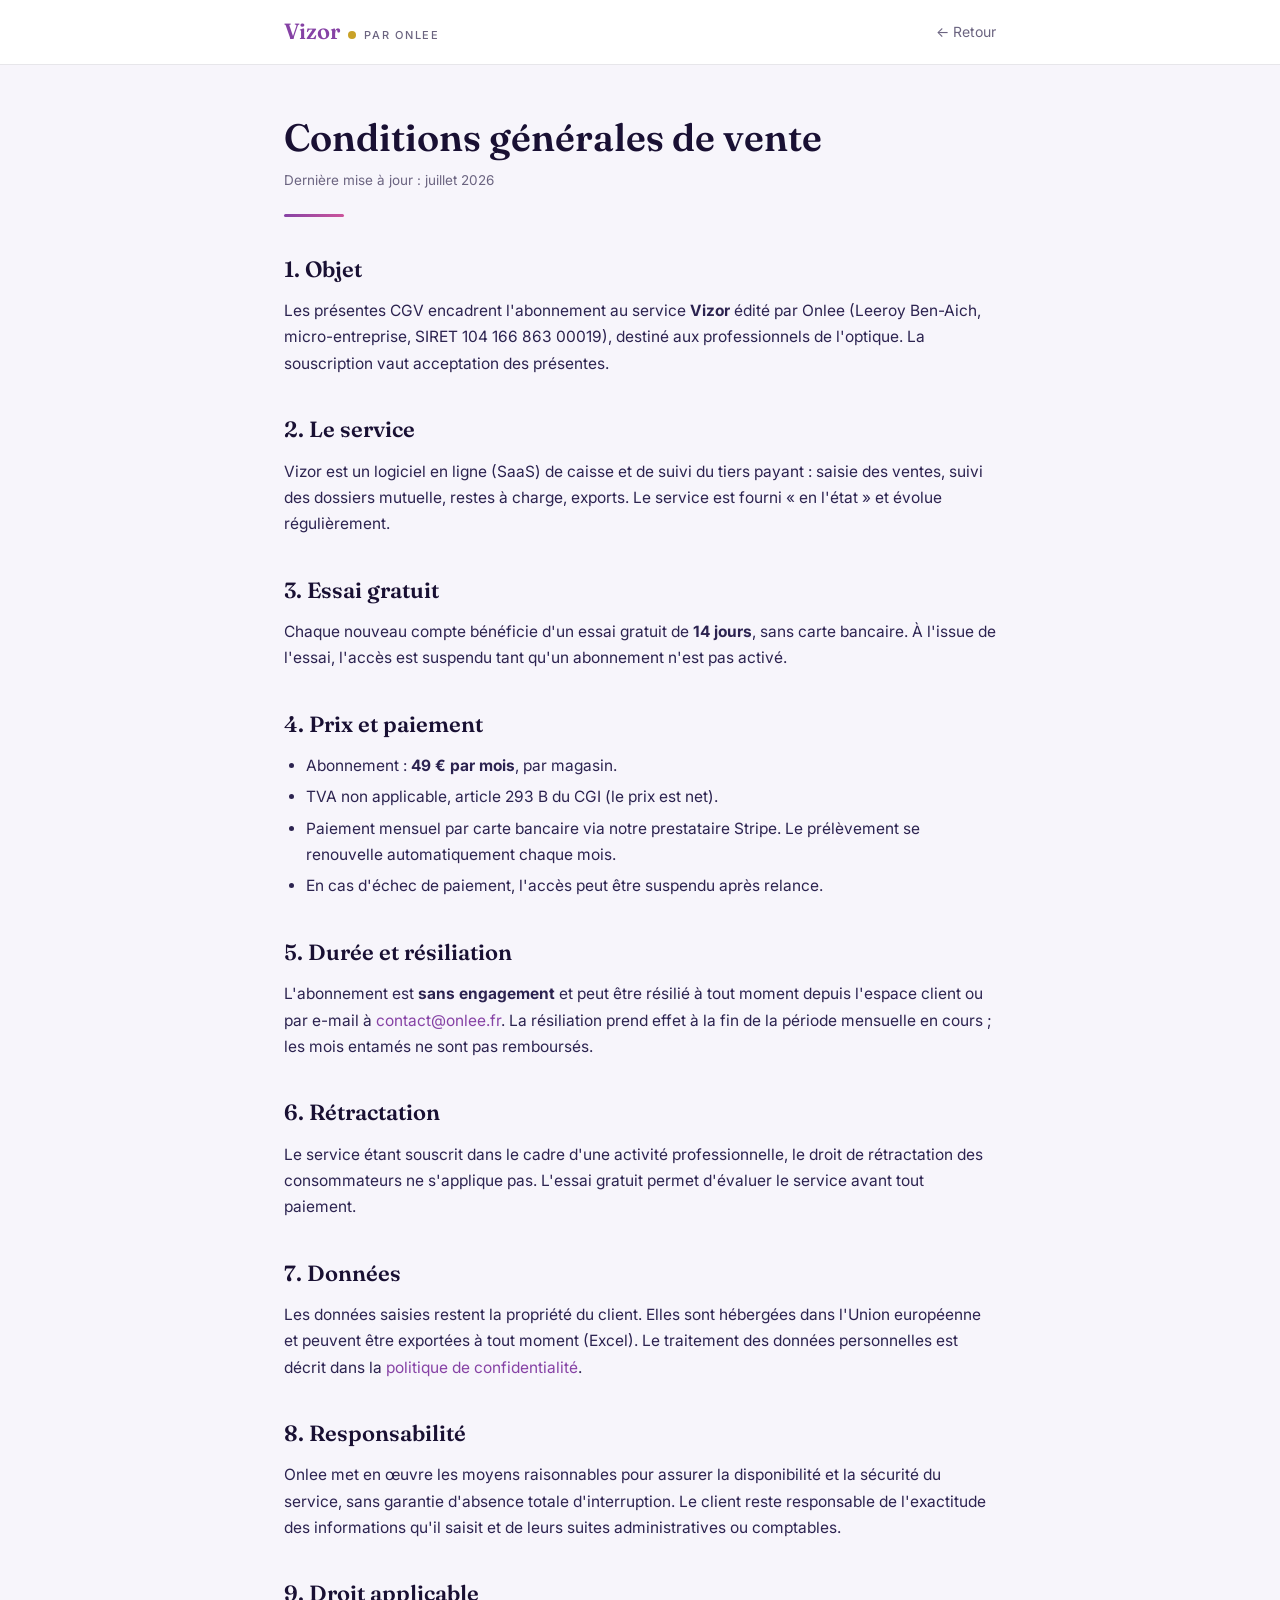
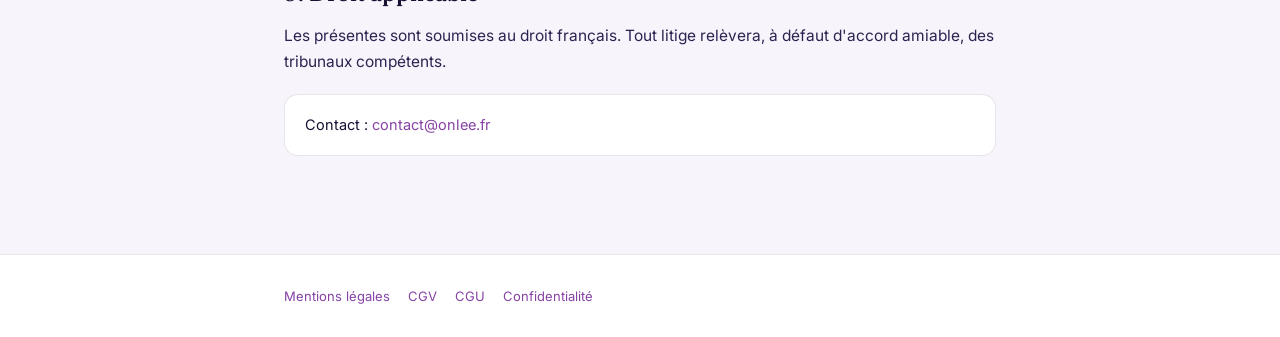
==== cgv.html @ fe712afa "Vizor — page de vente + pages légales Co-Authored-By: Claude Opus 4.8 <noreply@anthropic.com>" ====
<!doctype html>
<html lang="fr">
<head>
<meta charset="UTF-8" />
<meta name="viewport" content="width=device-width, initial-scale=1.0" />
<title>Conditions générales de vente — Vizor</title>
<link rel="preconnect" href="https://fonts.googleapis.com" />
<link rel="preconnect" href="https://fonts.gstatic.com" crossorigin />
<link href="https://fonts.googleapis.com/css2?family=Fraunces:opsz,wght@9..144,500;9..144,600&family=Inter:wght@400;500;600&display=swap" rel="stylesheet" />
<link rel="stylesheet" href="legal.css" />
</head>
<body>
<header class="nav"><div class="wrap nav-in"><a class="brand" href="index.html">Vizor<span class="dot"></span><small>par Onlee</small></a><a class="back" href="index.html">← Retour</a></div></header>
<main><div class="wrap">
  <h1 class="doc-title">Conditions générales de vente</h1>
  <div class="updated">Dernière mise à jour : juillet 2026</div>
  <div class="rule"></div>

  <h2>1. Objet</h2>
  <p>Les présentes CGV encadrent l'abonnement au service <b>Vizor</b> édité par Onlee (Leeroy Ben-Aich, micro-entreprise, SIRET 104 166 863 00019), destiné aux professionnels de l'optique. La souscription vaut acceptation des présentes.</p>

  <h2>2. Le service</h2>
  <p>Vizor est un logiciel en ligne (SaaS) de caisse et de suivi du tiers payant : saisie des ventes, suivi des dossiers mutuelle, restes à charge, exports. Le service est fourni « en l'état » et évolue régulièrement.</p>

  <h2>3. Essai gratuit</h2>
  <p>Chaque nouveau compte bénéficie d'un essai gratuit de <b>14 jours</b>, sans carte bancaire. À l'issue de l'essai, l'accès est suspendu tant qu'un abonnement n'est pas activé.</p>

  <h2>4. Prix et paiement</h2>
  <ul>
    <li>Abonnement : <b>49 € par mois</b>, par magasin.</li>
    <li>TVA non applicable, article 293 B du CGI (le prix est net).</li>
    <li>Paiement mensuel par carte bancaire via notre prestataire Stripe. Le prélèvement se renouvelle automatiquement chaque mois.</li>
    <li>En cas d'échec de paiement, l'accès peut être suspendu après relance.</li>
  </ul>

  <h2>5. Durée et résiliation</h2>
  <p>L'abonnement est <b>sans engagement</b> et peut être résilié à tout moment depuis l'espace client ou par e-mail à <a href="mailto:contact@onlee.fr">contact@onlee.fr</a>. La résiliation prend effet à la fin de la période mensuelle en cours ; les mois entamés ne sont pas remboursés.</p>

  <h2>6. Rétractation</h2>
  <p>Le service étant souscrit dans le cadre d'une activité professionnelle, le droit de rétractation des consommateurs ne s'applique pas. L'essai gratuit permet d'évaluer le service avant tout paiement.</p>

  <h2>7. Données</h2>
  <p>Les données saisies restent la propriété du client. Elles sont hébergées dans l'Union européenne et peuvent être exportées à tout moment (Excel). Le traitement des données personnelles est décrit dans la <a href="confidentialite.html">politique de confidentialité</a>.</p>

  <h2>8. Responsabilité</h2>
  <p>Onlee met en œuvre les moyens raisonnables pour assurer la disponibilité et la sécurité du service, sans garantie d'absence totale d'interruption. Le client reste responsable de l'exactitude des informations qu'il saisit et de leurs suites administratives ou comptables.</p>

  <h2>9. Droit applicable</h2>
  <p>Les présentes sont soumises au droit français. Tout litige relèvera, à défaut d'accord amiable, des tribunaux compétents.</p>

  <div class="box">Contact : <a href="mailto:contact@onlee.fr">contact@onlee.fr</a></div>
</div></main>
<footer><div class="wrap footlinks">
  <a href="mentions-legales.html">Mentions légales</a><a href="cgv.html">CGV</a><a href="cgu.html">CGU</a><a href="confidentialite.html">Confidentialité</a>
</div></footer>
</body>
</html>
---- legal.css ----
:root{
  --bg:#f7f5fb;--ink:#191033;--muted:#6b6480;--violet:#8642a5;--or:#c9a227;
  --line:rgba(25,16,51,.10);--grad:linear-gradient(100deg,#8642a5,#cc549b);
  --serif:'Fraunces',Georgia,serif;--sans:'Inter',system-ui,sans-serif;
}
*{margin:0;padding:0;box-sizing:border-box}
body{background:var(--bg);color:var(--ink);font-family:var(--sans);line-height:1.7;-webkit-font-smoothing:antialiased}
a{color:var(--violet);text-decoration:none}a:hover{text-decoration:underline}
.wrap{max-width:760px;margin:0 auto;padding:0 24px}
header.nav{border-bottom:1px solid var(--line);background:#fff}
.nav-in{display:flex;align-items:center;height:64px}
.brand{font-family:var(--serif);font-weight:600;font-size:22px;display:flex;align-items:baseline;gap:8px}
.brand .dot{width:8px;height:8px;border-radius:50%;background:var(--or)}
.brand small{font-family:var(--sans);font-size:11px;font-weight:500;letter-spacing:.16em;text-transform:uppercase;color:var(--muted)}
.nav-in .back{margin-left:auto;font-size:14px;color:var(--muted)}
main{padding:52px 0 80px}
.doc-title{font-family:var(--serif);font-weight:600;font-size:38px;line-height:1.1}
.updated{color:var(--muted);font-size:13.5px;margin-top:10px}
.rule{height:3px;width:60px;background:var(--grad);border-radius:3px;margin:22px 0 34px}
h2{font-family:var(--serif);font-weight:600;font-size:22px;margin:34px 0 10px}
h3{font-size:16px;font-weight:600;margin:20px 0 6px}
p,li{font-size:15.5px;color:#2c2350}
ul{margin:10px 0 10px 22px}li{margin:5px 0}
.box{background:#fff;border:1px solid var(--line);border-radius:14px;padding:18px 20px;margin:18px 0;font-size:14.5px}
.box b{font-weight:600}
footer{border-top:1px solid var(--line);background:#fff;padding:30px 0;font-size:13px;color:var(--muted)}
.footlinks a{margin-right:18px}
:focus-visible{outline:2px solid var(--violet);outline-offset:3px}
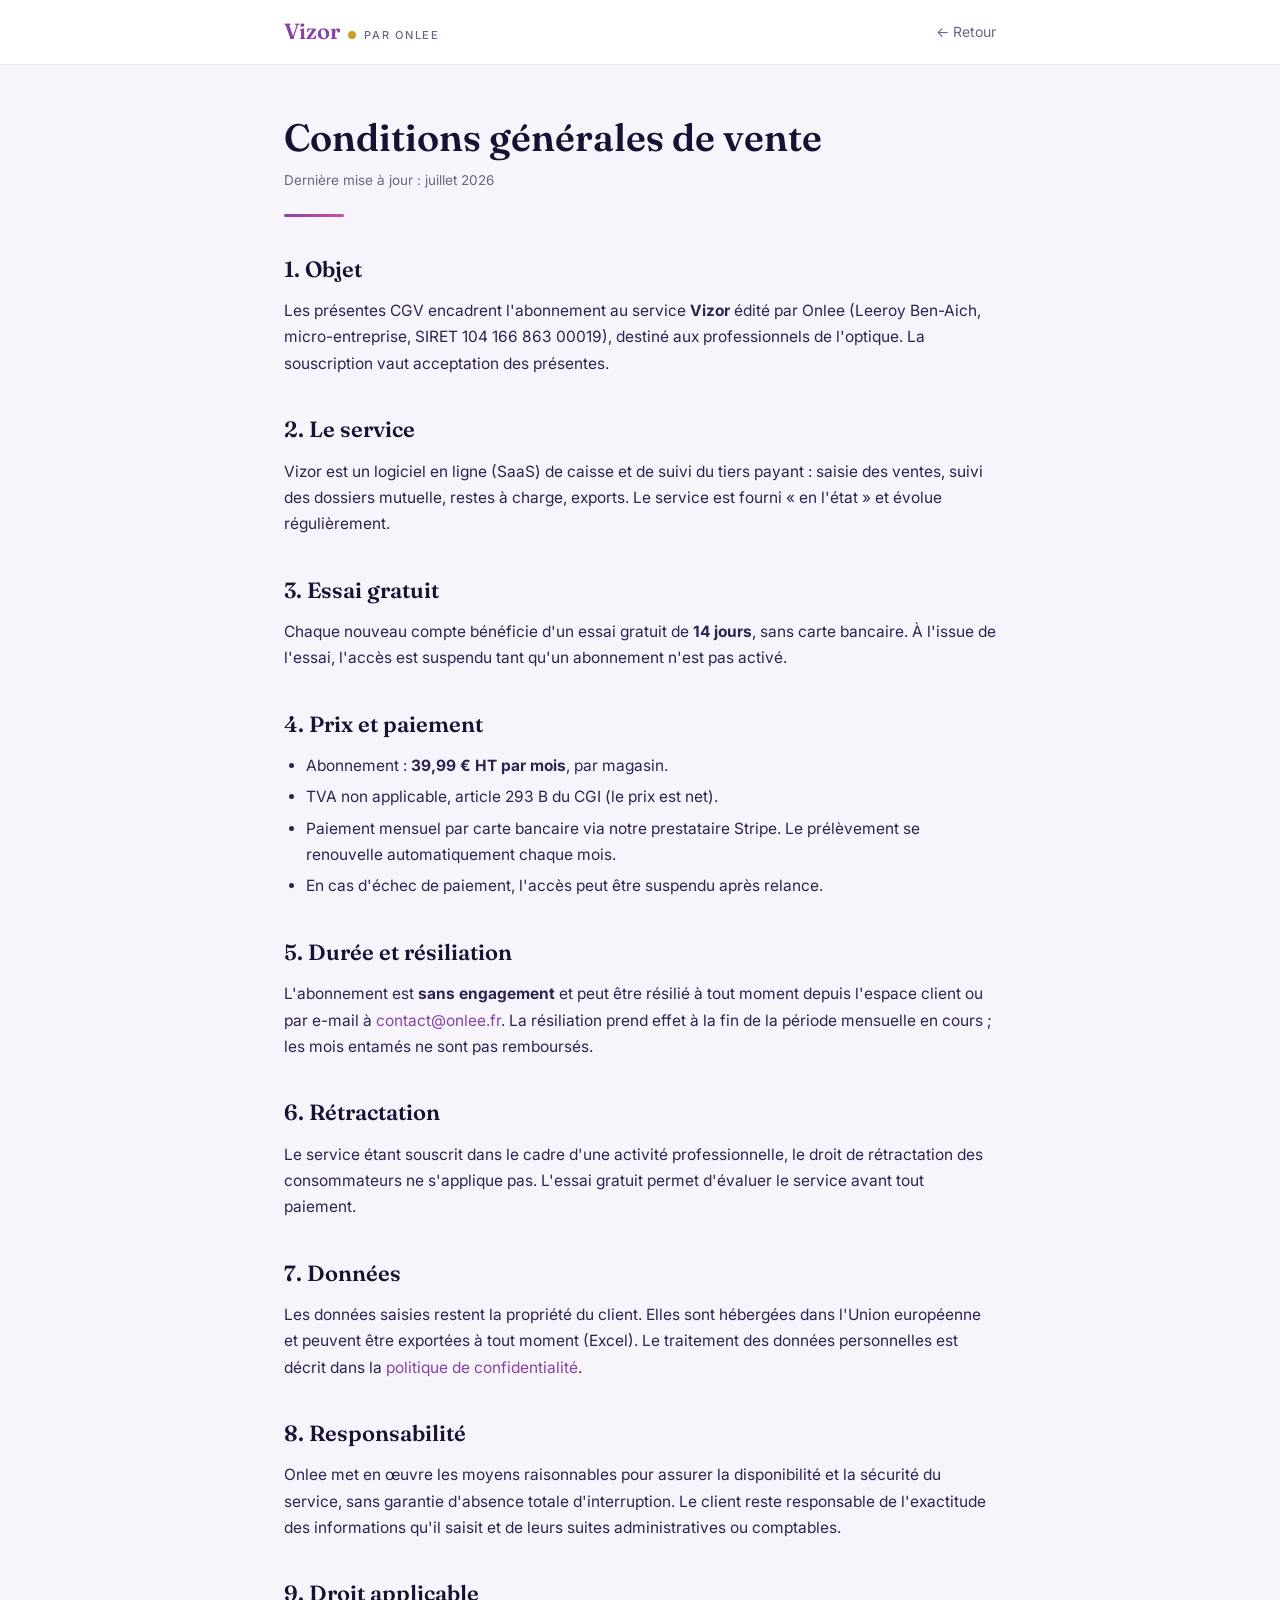
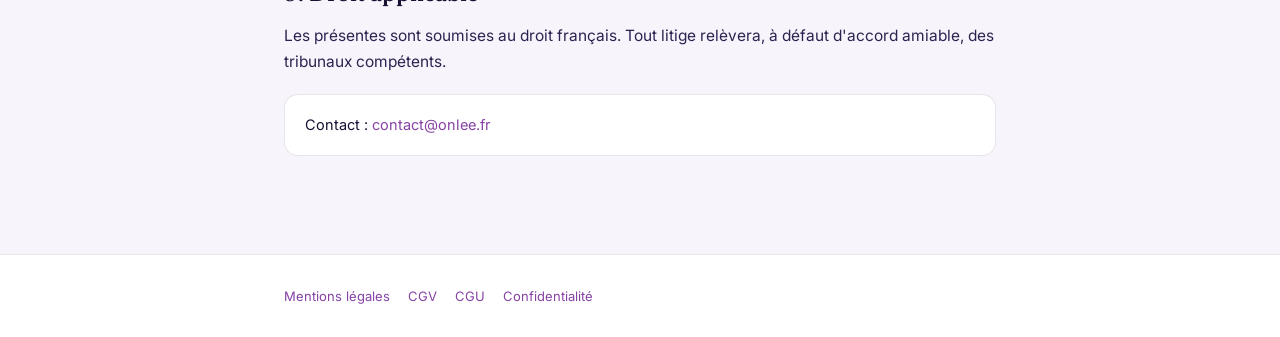
==== commit b74ba000: "Prix Vizor : 39,99 € HT/mois (47,99 € TTC) sur la landing + CGV" ====
--- a/cgv.html
+++ b/cgv.html
@@ -27,7 +27,7 @@
 
   <h2>4. Prix et paiement</h2>
   <ul>
-    <li>Abonnement : <b>49 € par mois</b>, par magasin.</li>
+    <li>Abonnement : <b>39,99 € HT par mois</b>, par magasin.</li>
     <li>TVA non applicable, article 293 B du CGI (le prix est net).</li>
     <li>Paiement mensuel par carte bancaire via notre prestataire Stripe. Le prélèvement se renouvelle automatiquement chaque mois.</li>
     <li>En cas d'échec de paiement, l'accès peut être suspendu après relance.</li>
